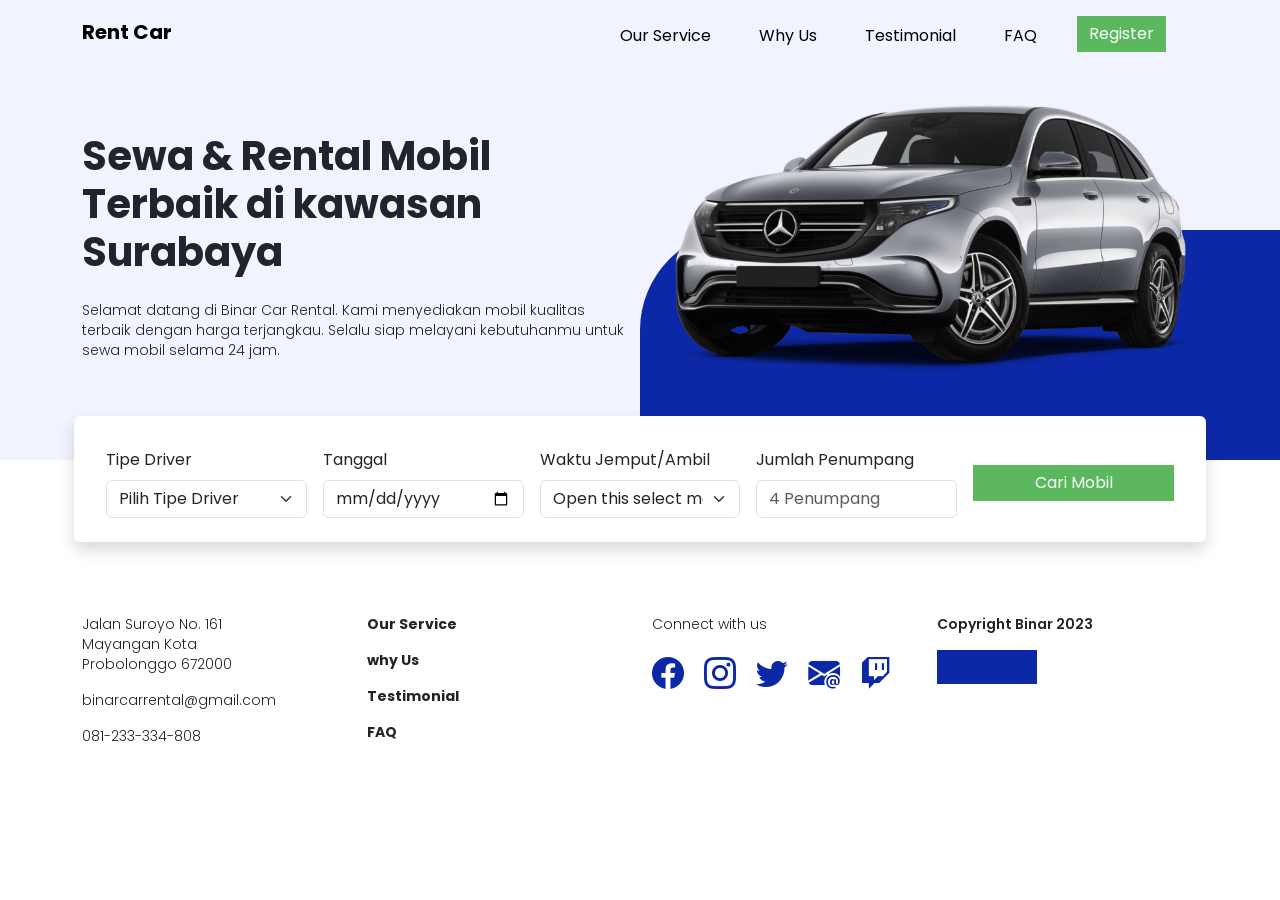
==== public/car.html @ 73629b3b "init commit" ====
<!DOCTYPE html>
<html lang="en">
  <head>
    <meta charset="UTF-8" />
    <meta name="viewport" content="width=device-width, initial-scale=1.0" />
    <title>Search Cars</title>
    <link rel="stylesheet" href="css/style.css" />
    <link
      href="https://cdn.jsdelivr.net/npm/bootstrap@5.3.1/dist/css/bootstrap.min.css"
      rel="stylesheet"
      integrity="sha384-4bw+/aepP/YC94hEpVNVgiZdgIC5+VKNBQNGCHeKRQN+PtmoHDEXuppvnDJzQIu9"
      crossorigin="anonymous"
    />
    <link
      rel="stylesheet"
      href="https://cdn.jsdelivr.net/npm/bootstrap-icons@1.11.0/font/bootstrap-icons.css"
    />
  </head>
  <body>
    <header id="header">
      <!-- navbar section -->
      <nav class="navbar navbar-expand-lg fixed-top">
        <div class="container">
          <a class="navbar-brand" href="#"> Rent Car</a>
          <button
            class="navbar-toggler"
            type="button"
            data-bs-toggle="offcanvas"
            data-bs-target="#offcanvasNavbar"
            aria-controls="offcanvasNavbar"
          >
            <span class="navbar-toggler-icon"></span>
          </button>
          <!-- offcanvas sidebar -->
          <div
            class="offcanvas offcanvas-end"
            tabindex="-1"
            id="offcanvasNavbar"
            aria-labelledby="offcanvasNavbarLabel"
          >
            <div class="offcanvas-header">
              <h5 class="fw-bold">Rent Car</h5>
              <button
                type="button"
                class="btn-close"
                data-bs-dismiss="offcanvas"
                aria-label="Close"
              ></button>
            </div>

            <div class="offcanvas-body">
              <ul class="navbar-nav ms-auto">
                <li class="nav-item mt-2">
                  <a class="nav-link" href="#">Our Service</a>
                </li>
                <li class="nav-item mt-2">
                  <a class="nav-link" href="#">Why Us</a>
                </li>
                <li class="nav-item mt-2">
                  <a class="nav-link" href="#">Testimonial</a>
                </li>
                <li class="nav-item mt-2">
                  <a class="nav-link" href="#">FAQ</a>
                </li>
                <li class="nav-item mt-2">
                  <button class="btn btn-success">Register</button>
                </li>
              </ul>
            </div>
          </div>
        </div>
      </nav>
    </header>
    <main id="main">
      <section class="main-section">
        <div class="container pt-md-5 pt-sm-3">
          <div class="row align-items-center">
            <div class="col-md-6 py-5">
              <h1 class="fw-bold">
                Sewa & Rental Mobil Terbaik di kawasan Surabaya
              </h1>
              <p class="mt-4">
                Selamat datang di Binar Car Rental. Kami menyediakan mobil
                kualitas terbaik dengan harga terjangkau. Selalu siap melayani
                kebutuhanmu untuk sewa mobil selama 24 jam.
              </p>
              <button class="btn btn-success mt-4" href="/car.html" hidden>
                Mulai Sewa Mobil
              </button>
            </div>
            <div
              class="col-md-6 py-5 d-flex align-items-center justify-content-start"
              id="car-img"
            >
              <div class="bg-car"></div>
              <img
                src="./images/car.svg"
                class="w-100"
                alt="car"
                id="img-car"
              />
            </div>
          </div>
        </div>
      </section>
      <section id="search" style="position: relative">
        <div class="container mt-3">
          <form action="" id="search-form">
            <div
              class="row row-cols-1 row-cols-sm-5 g-2 gx-sm-3 align-items-center p-3 p-sm-4 rounded-2 shadow p-3 mb-5 bg-body rounded"
              style="margin-top: -60px; z-index: 1"
            >
              <div class="col">
                <label for="" class="form-label">Tipe Driver</label>
                <select
                  class="form-select"
                  aria-label="Default select example"
                  name="driver"
                >
                  <option disabled selected hidden>Pilih Tipe Driver</option>
                  <option value="1">Dengan Sopir</option>
                  <option value="2">Tanpa Sope (Lepas Kunci)</option>
                </select>
              </div>
              <div class="col">
                <label for="tanggal" class="form-label">Tanggal</label>
                <input
                  id="tanggal"
                  class="form-control"
                  type="date"
                  name="tanggal"
                />
              </div>
              <div class="col">
                <label for="" class="form-label">Waktu Jemput/Ambil</label>
                <select class="form-select" aria-label="Default select example">
                  <option selected>Open this select menu</option>
                  <option value="1">One</option>
                  <option value="2">Two</option>
                  <option value="3">Three</option>
                </select>
              </div>
              <div class="col">
                <label for="exampleFormControlInput1" class="form-label"
                  >Jumlah Penumpang</label
                >
                <input
                  type="number"
                  class="form-control"
                  id="exampleFormControlInput1"
                  placeholder="4 Penumpang"
                />
              </div>
              <div class="col d-flex flex-column justify-content-end">
                <button class="btn btn-success" type="submit">
                  Cari Mobil
                </button>
              </div>
            </div>
          </form>
        </div>
        <!-- <form id="search-form">
          <label for="tanggal">Tanggal</label>
          <input
            id="tanggal"
            name="tanggal"
            type="date"
            placeholder="Tanggal"
            required
          />
          <button type="submit">Cari Mobil</button>
        </form>
      </section> -->

      <section id="result"></section>
    </main>
    <footer id="footer">
      <section class="footer-section py-4 mt-5">
        <div class="container">
          <div class="row">
            <div class="col-md-3 col-sm-6">
              <div class="address me-5">
                <p>Jalan Suroyo No. 161 Mayangan Kota Probolonggo 672000</p>
                <p>binarcarrental@gmail.com</p>
                <p>081-233-334-808</p>
              </div>
            </div>
            <div class="col-md-3 col-sm-6">
              <div class="navigation">
                <p class="item-navigation">Our Service</p>
                <p class="item-navigation">why Us</p>
                <p class="item-navigation">Testimonial</p>
                <p class="item-navigation">FAQ</p>
              </div>
            </div>
            <div class="col-md-3 col-sm-6">
              <div class="sosmed">
                <p>Connect with us</p>
                <div class="d-flex align-items-center">
                  <i class="bi bi-facebook" id="icon-facebook"></i>
                  <i class="bi bi-instagram" id="icon-instagram"></i>
                  <i class="bi bi-twitter" id="icon-twitter"></i>
                  <i class="bi bi-envelope-at-fill" id="icon-email"></i>
                  <i class="bi bi-twitch" id="icon-twitch"></i>
                </div>
              </div>
            </div>
            <div class="col-md-3 col-sm-6">
              <div class="copyright me-5">
                <p class="fw-semibold">Copyright Binar 2023</p>
                <div class="logo-copyright"></div>
              </div>
            </div>
          </div>
        </div>
      </section>
    </footer>

    <!-- <script src="scripts/app.example.js"></script> -->
    <script src="scripts/car.example.js"></script>
    <script src="scripts/binar.js"></script>
    <script src="scripts/main.js"></script>
  </body>
</html>
---- public/css/style.css ----
@import url("https://fonts.googleapis.com/css2?family=Poppins&display=swap");

* {
  margin: 0;
  padding: 0;
  font-family: "Poppins", sans-serif;
}

:root {
  --main-bg-color: rgba(241, 243, 255, 1);
  --secondary-bg-color: rgba(13, 40, 166, 1);
  --card-border-color: rgba(208, 208, 208, 1);
  --button-background-color: #5cb85f;
}

.btn.btn-success {
  background-color: var(--button-background-color);
  border: 0;
  border-radius: 0;
}

p {
  font-size: 14px;
  font-weight: 300;
  line-height: 20px;
}

nav.navbar {
  font-weight: bold;
  background-color: var(--main-bg-color);
}

.nav-item {
  text-decoration: none;
  margin-right: 32px;
}

.nav-item .nav-link {
  font-weight: 400;
  color: black;
}

.nav-link:hover {
  border-bottom: 2px solid var(--button-background-color);
}

.main-section {
  position: relative;
  background-color: var(--main-bg-color);
}

.bg-car {
  position: absolute;
  background-color: var(--secondary-bg-color);
  height: 50%;
  width: 50%;
  bottom: 0;
  right: 0;
  border-radius: 100px 0 0 0;
}

#img-car {
  z-index: 1;
}

.our-section {
  background-color: white;
}

.content-our-section {
  margin-left: 80px;
}

ul {
  list-style: none;
}

.item-list {
  display: flex;
  align-items: center;
  justify-content: start;
  margin-top: 20px;
}

.item-list:before {
  content: "";
  background-image: url("https://i.ibb.co/DwWFsZQ/icon-list.png");
  background-size: 24px 24px;
  width: 24px;
  height: 24px;
  margin-right: 20px;
}

.card-item {
  display: flex;
  flex-direction: column;
  justify-content: center;
  height: 230px;
  width: 100%;
  margin-top: 10px;
  border: 1px solid var(--card-border-color);
  border-radius: 10px;
  padding: 24px;
}

.card-title {
  font-size: 16px;
  margin-top: 16px;
  font-weight: bold;
}

.card-desc {
  font-size: 14px;
  margin-top: 16px;
}

.icon-card {
  width: 32px;
  height: 32px;
  margin: 10px 0 0 0;
}

.text-testimonial {
  text-align: center;
  padding: 10px 0 10px 0;
}

.text-testimonial .tagline-testimonial {
  margin-top: 16px;
}

.card-user-content {
  margin-left: 20px;
}

.rate-star {
  width: 16px;
  height: 16px;
}

#card-testimonial {
  background-color: var(--main-bg-color);
  border: 0;
  border-radius: 10px;
}

.prev-button,
.next-button {
  display: flex;
  flex-direction: column;
  align-items: center;
  justify-content: center;
  background-color: white;
  color: black;
  border: 1px solid rgba(0, 0, 0, 0.671);
  border-radius: 50px;
  width: 50px;
  height: 50px;
}

.prev-button:hover,
.next-button:hover {
  background-color: #5cb85f;
  border: 1px solid #5cb85f;
  color: white;
}

#img-profile {
  width: 170px;
  height: 170px;
}

#banner-container {
  background-color: var(--secondary-bg-color);
  border-radius: 10px;
  padding: 50px;
}

#banner-container h1,
.content-banner {
  color: white;
}

.item-navigation {
  font-weight: bold;
}

.logo-copyright {
  background-color: var(--secondary-bg-color);
  width: 100px;
  height: 34px;
  flex-shrink: 0;
}

.icon-socmed {
  width: 32px;
  height: 32px;
  margin-right: 10px;
}

#faq-section {
  padding-bottom: 80px;
  margin-top: 80px;
}

#icon-facebook,
#icon-instagram,
#icon-twitter,
#icon-email,
#icon-twitch {
  color: var(--secondary-bg-color);
  font-size: 32px;
  margin-right: 20px;
}

.offcanvas {
  width: 80% !important;
}

@media (max-width: 768px) {
  .main-section {
    margin-top: 20px;
  }

  .bg-car {
    position: absolute;
    background-color: var(--secondary-bg-color);
    height: 35%;
    width: 95%;
    bottom: 0;
    right: 0;
    border-radius: 100px 0 0 0;
  }

  #img-woman {
    width: 100%;
  }

  .why-us-tagline {
    display: flex;
    flex-direction: column;
    align-items: center;
    justify-content: center;
  }

  .content-our-section {
    margin-left: 0;
  }

  .card-user {
    background-color: var(--main-bg-color);
    width: 300px;
    height: 700px;
    border-radius: 10px;
  }

  .card-user .card-item-user {
    padding: 20px;
    display: flex;
    flex-direction: column;
    height: 100%;
    justify-content: center;
    align-items: center;
  }

  #banner-section {
    padding: 0 10px 10px 10px;
  }

  #faq-section {
    padding: 30px 0 30px 0;
  }
}

@media (max-width: 1200px) {
  .car-img {
    width: 100%;
  }

  .card-item {
    min-height: 350px;
  }
}
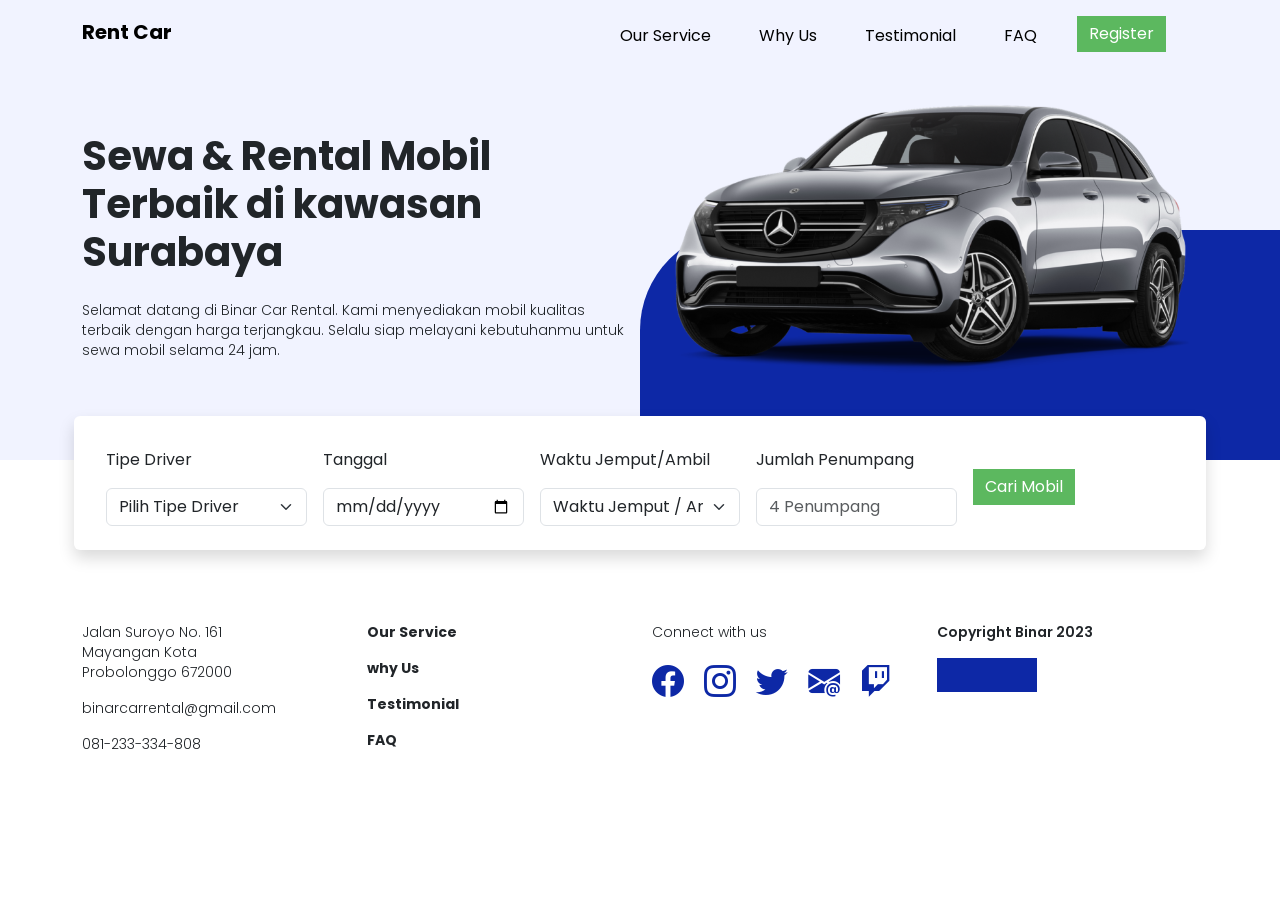
==== commit 84c1779e: "search:layout" ====
--- a/public/car.html
+++ b/public/car.html
@@ -3,7 +3,7 @@
   <head>
     <meta charset="UTF-8" />
     <meta name="viewport" content="width=device-width, initial-scale=1.0" />
-    <title>Search Cars</title>
+    <title>Search Car</title>
     <link rel="stylesheet" href="css/style.css" />
     <link
       href="https://cdn.jsdelivr.net/npm/bootstrap@5.3.1/dist/css/bootstrap.min.css"
@@ -111,12 +111,8 @@
               style="margin-top: -60px; z-index: 1"
             >
               <div class="col">
-                <label for="" class="form-label">Tipe Driver</label>
-                <select
-                  class="form-select"
-                  aria-label="Default select example"
-                  name="driver"
-                >
+                <label for="tipeDriver" class="form-label">Tipe Driver</label>
+                <select class="form-select mt-2" id="tipe-driver" required>
                   <option disabled selected hidden>Pilih Tipe Driver</option>
                   <option value="1">Dengan Sopir</option>
                   <option value="2">Tanpa Sope (Lepas Kunci)</option>
@@ -126,33 +122,39 @@
                 <label for="tanggal" class="form-label">Tanggal</label>
                 <input
                   id="tanggal"
-                  class="form-control"
+                  class="form-control mt-2"
                   type="date"
                   name="tanggal"
+                  required
                 />
               </div>
               <div class="col">
-                <label for="" class="form-label">Waktu Jemput/Ambil</label>
-                <select class="form-select" aria-label="Default select example">
-                  <option selected>Open this select menu</option>
-                  <option value="1">One</option>
-                  <option value="2">Two</option>
-                  <option value="3">Three</option>
+                <label for="waktuJemput" class="form-label"
+                  >Waktu Jemput/Ambil</label
+                >
+                <select class="form-select mt-2" id="waktuJemput" required>
+                  <option disabled selected hidden>Waktu Jemput / Ambil</option>
+                  <option value="08:00">08.00 WIB</option>
+                  <option value="09:00">09.00 WIB</option>
+                  <option value="10:00">10.00 WIB</option>
+                  <option value="11:00">11.00 WIB</option>
+                  <option value="12:00">12.00 WIB</option>
                 </select>
               </div>
               <div class="col">
-                <label for="exampleFormControlInput1" class="form-label"
+                <label for="penumpang" class="form-label"
                   >Jumlah Penumpang</label
                 >
                 <input
                   type="number"
-                  class="form-control"
-                  id="exampleFormControlInput1"
+                  class="form-control mt-2"
+                  id="penumpang"
                   placeholder="4 Penumpang"
+                  required
                 />
               </div>
-              <div class="col d-flex flex-column justify-content-end">
-                <button class="btn btn-success" type="submit">
+              <div class="col">
+                <button class="btn btn-success h-100" type="submit">
                   Cari Mobil
                 </button>
               </div>
@@ -169,8 +171,8 @@
             required
           />
           <button type="submit">Cari Mobil</button>
-        </form>
-      </section> -->
+        </form> -->
+      </section>
 
       <section id="result"></section>
     </main>
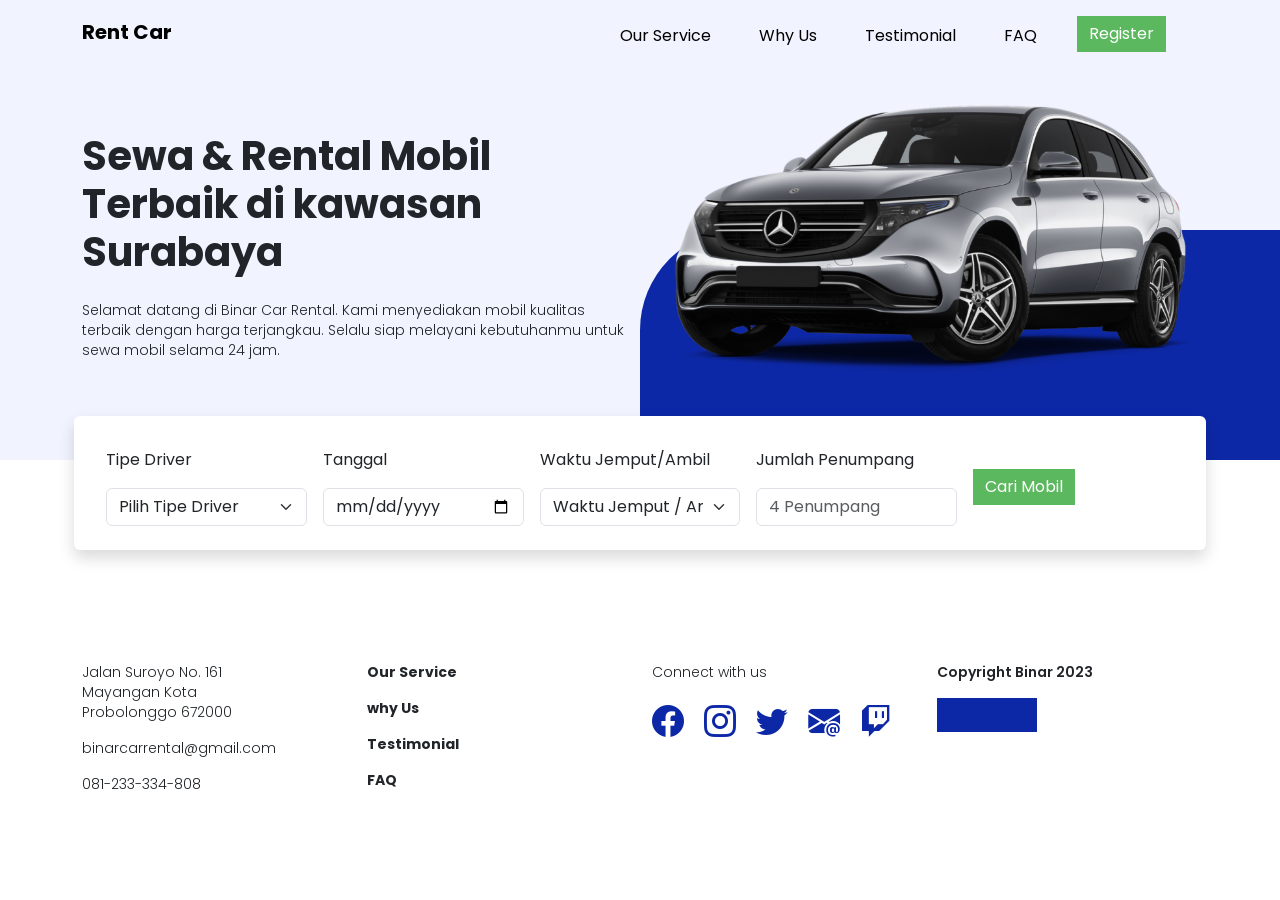
==== commit 7018e176: "commit" ====
--- a/public/car.html
+++ b/public/car.html
@@ -124,7 +124,6 @@
                   id="tanggal"
                   class="form-control mt-2"
                   type="date"
-                  name="tanggal"
                   required
                 />
               </div>
@@ -154,7 +153,11 @@
                 />
               </div>
               <div class="col">
-                <button class="btn btn-success h-100" type="submit">
+                <button
+                  class="btn btn-success h-100"
+                  type="submit"
+                  id="submit-button"
+                >
                   Cari Mobil
                 </button>
               </div>
@@ -174,7 +177,15 @@
         </form> -->
       </section>
 
-      <section id="result"></section>
+      <section id="result">
+        <div class="container">
+          <div
+            class="row row-cols-1 row-cols-sm-4 gx-0 gy-3 gx-sm-2 gy-sm-2"
+            id="col-card"
+          >
+            </div>
+          </div>
+        </div>
     </main>
     <footer id="footer">
       <section class="footer-section py-4 mt-5">
@@ -219,8 +230,10 @@
     </footer>
 
     <!-- <script src="scripts/app.example.js"></script> -->
-    <script src="scripts/car.example.js"></script>
-    <script src="scripts/binar.js"></script>
-    <script src="scripts/main.js"></script>
+    <script src="scripts/App.js"></script>
+    <script src="scripts/FilterResult.js"></script>
+    <script src="scripts/Car.js"></script>
+    <script src="scripts/Binar.js"></script>
+    <script src="scripts/Main.js"></script>
   </body>
 </html>
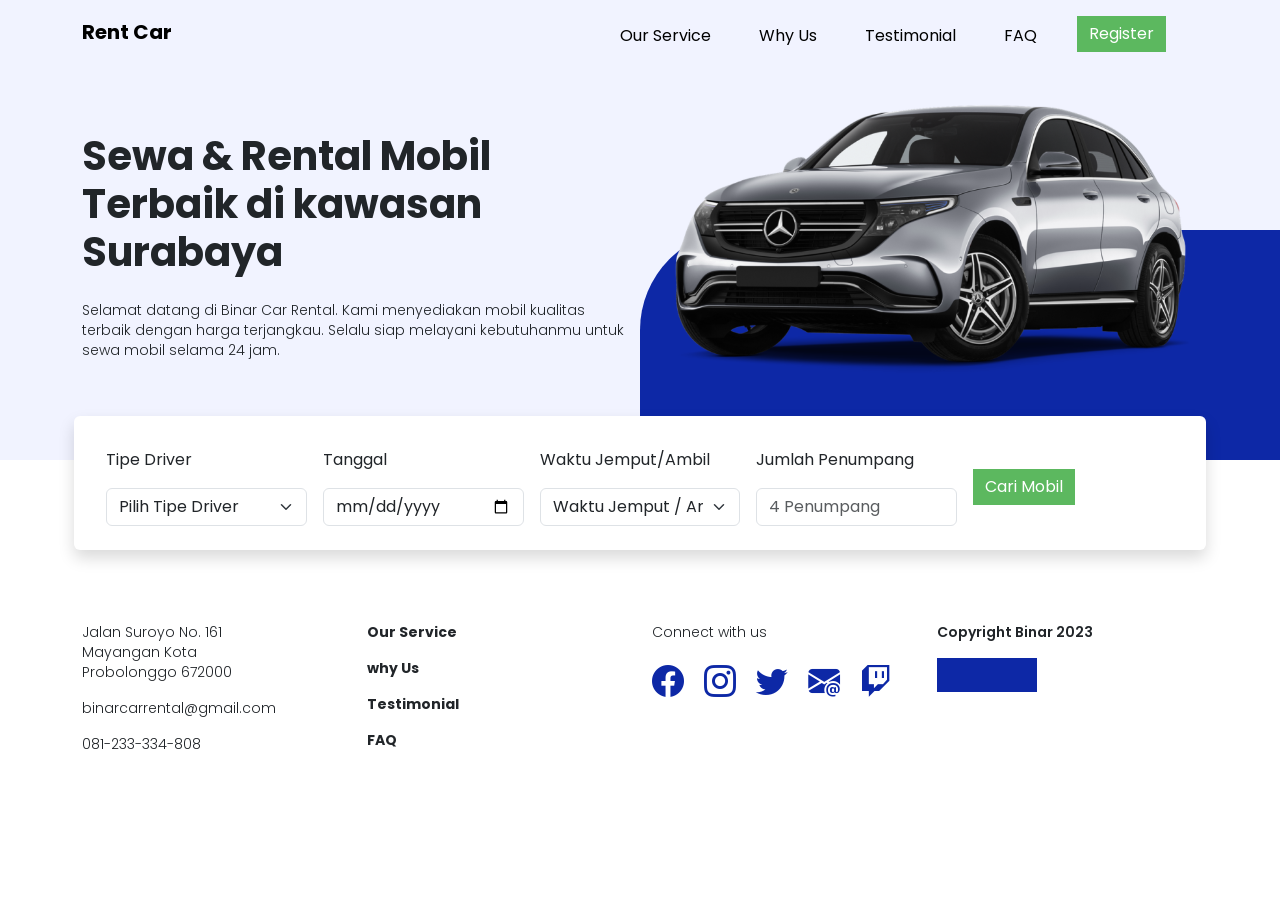
==== commit e3459474: "change layout cardd" ====
--- a/public/car.html
+++ b/public/car.html
@@ -124,6 +124,7 @@
                   id="tanggal"
                   class="form-control mt-2"
                   type="date"
+                  name="tanggal"
                   required
                 />
               </div>
@@ -164,26 +165,10 @@
             </div>
           </form>
         </div>
-        <!-- <form id="search-form">
-          <label for="tanggal">Tanggal</label>
-          <input
-            id="tanggal"
-            name="tanggal"
-            type="date"
-            placeholder="Tanggal"
-            required
-          />
-          <button type="submit">Cari Mobil</button>
-        </form> -->
       </section>
 
       <section id="result">
-        <div class="container">
-          <div
-            class="row row-cols-1 row-cols-sm-4 gx-0 gy-3 gx-sm-2 gy-sm-2"
-            id="col-card"
-          >
-            </div>
+        <div class="container" id = "container-card">
           </div>
         </div>
     </main>
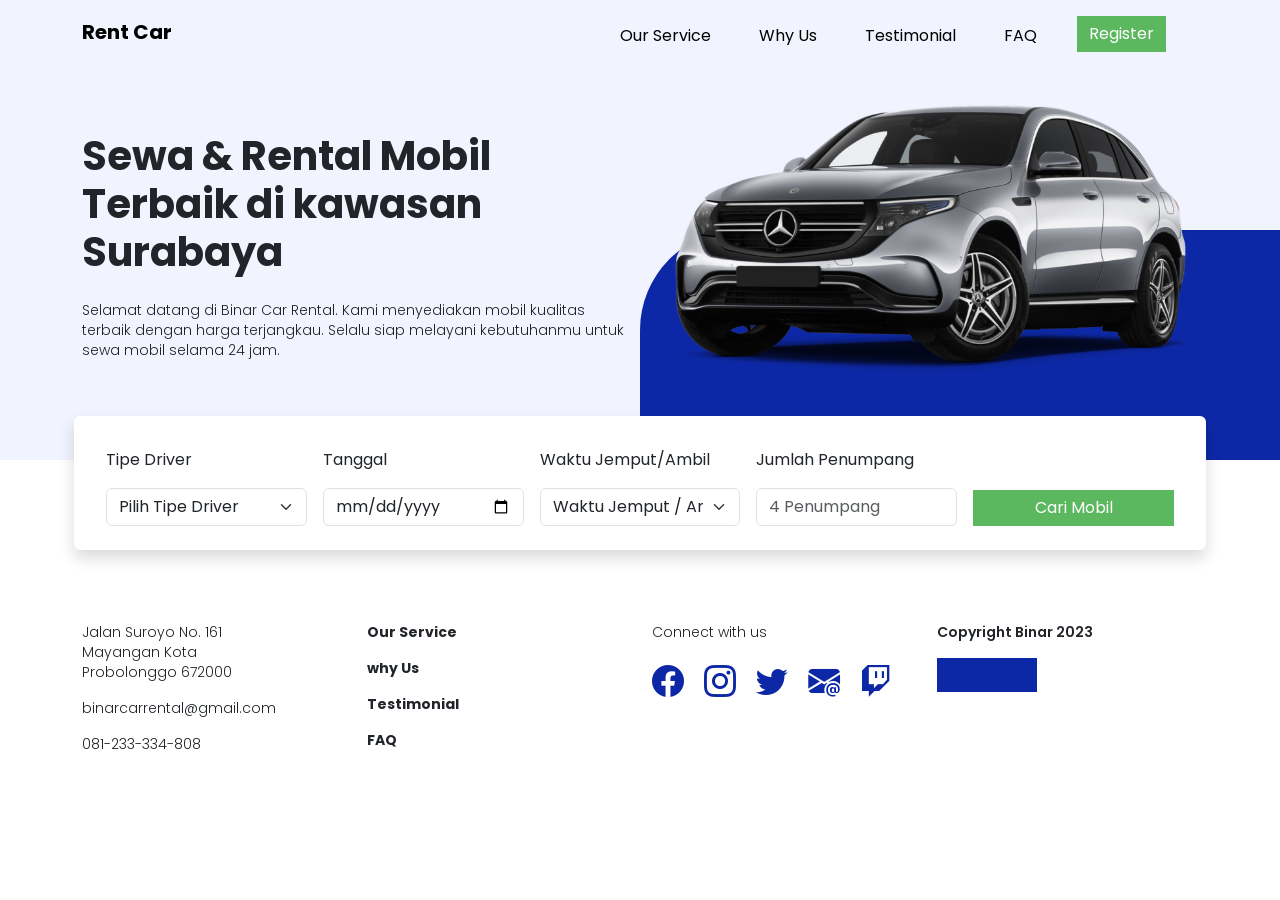
==== commit 847b712d: "feat:search" ====
--- a/public/car.html
+++ b/public/car.html
@@ -107,7 +107,7 @@
         <div class="container mt-3">
           <form action="" id="search-form">
             <div
-              class="row row-cols-1 row-cols-sm-5 g-2 gx-sm-3 align-items-center p-3 p-sm-4 rounded-2 shadow p-3 mb-5 bg-body rounded"
+              class="row row-cols-1 row-cols-sm-5 g-2 gx-sm-3 align-items-end  p-3 p-sm-4 rounded-2 shadow p-3 mb-5 bg-body rounded"
               style="margin-top: -60px; z-index: 1"
             >
               <div class="col">
@@ -155,7 +155,7 @@
               </div>
               <div class="col">
                 <button
-                  class="btn btn-success h-100"
+                  class="btn btn-success w-100"
                   type="submit"
                   id="submit-button"
                 >
@@ -214,7 +214,11 @@
       </section>
     </footer>
 
-    <!-- <script src="scripts/app.example.js"></script> -->
+    <script
+    src="https://cdn.jsdelivr.net/npm/bootstrap@5.3.1/dist/js/bootstrap.bundle.min.js"
+    integrity="sha384-HwwvtgBNo3bZJJLYd8oVXjrBZt8cqVSpeBNS5n7C8IVInixGAoxmnlMuBnhbgrkm"
+    crossorigin="anonymous"
+  ></script>
     <script src="scripts/App.js"></script>
     <script src="scripts/FilterResult.js"></script>
     <script src="scripts/Car.js"></script>
